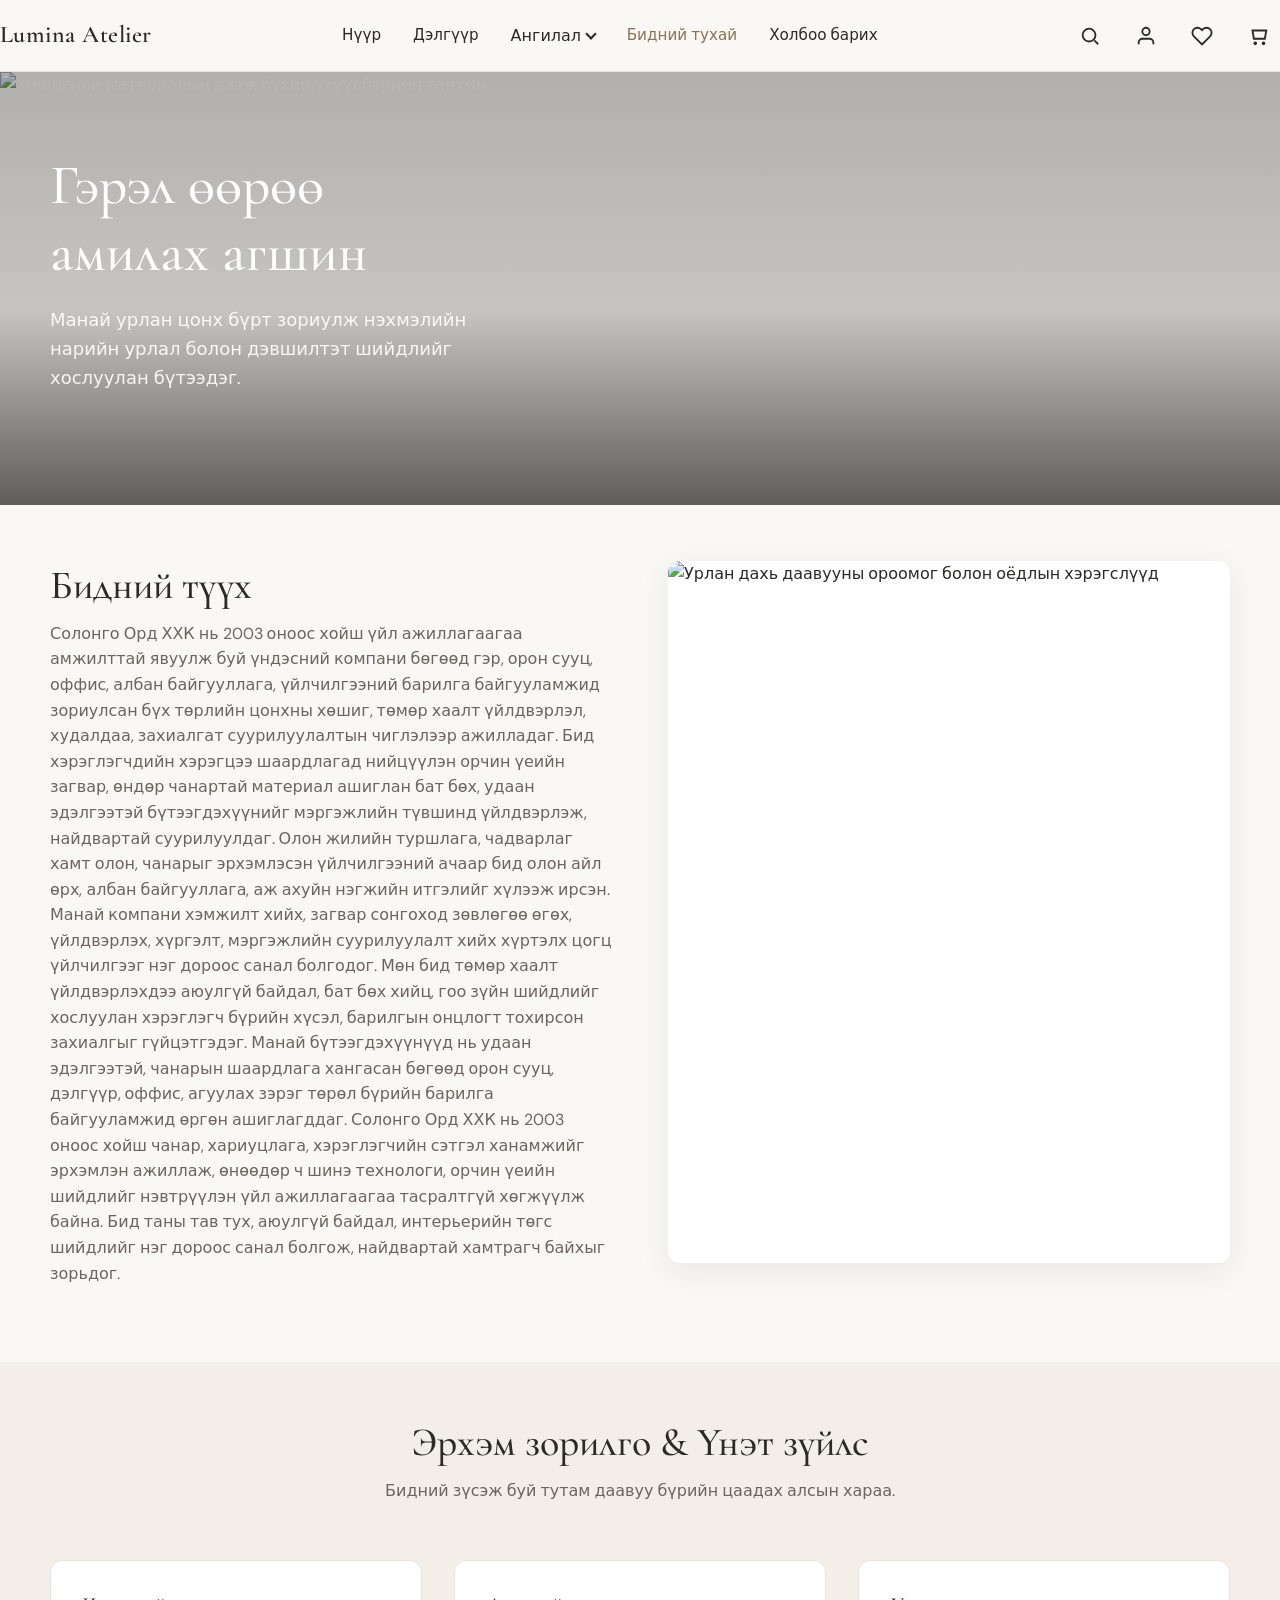
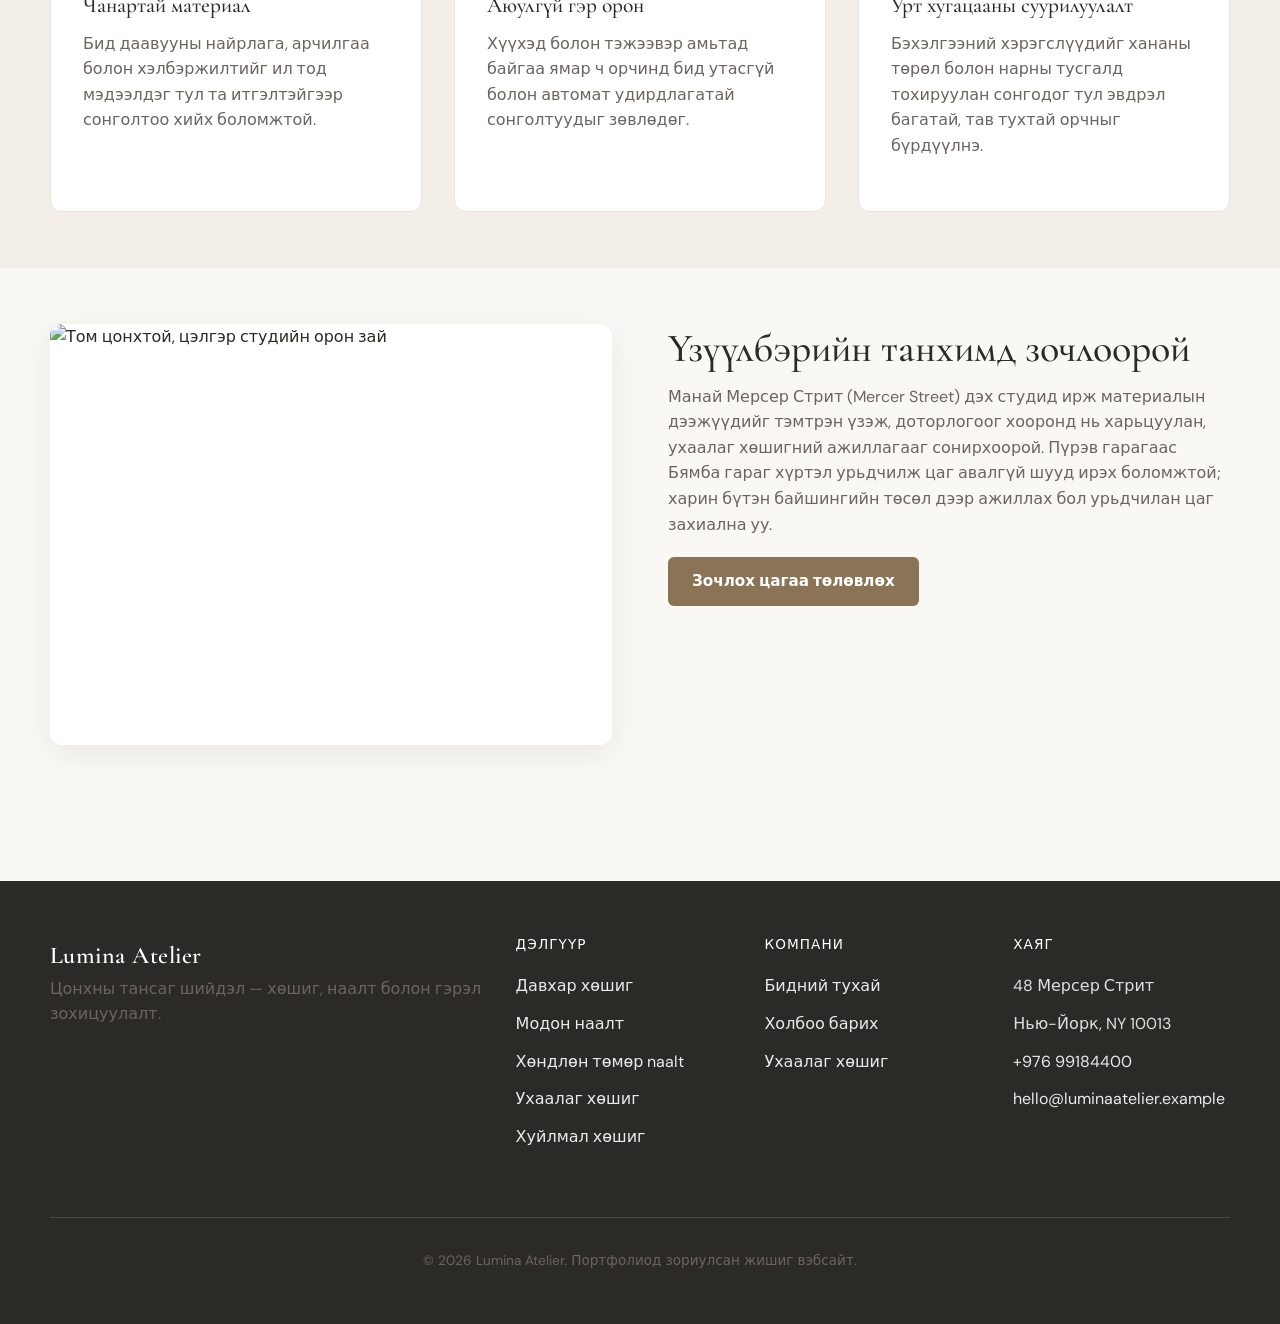
==== about.html @ d4f3944c "Add files via upload" ====
<!DOCTYPE html>
<html lang="mn">
  <head>
    <meta charset="utf-8" />
    <meta name="viewport" content="width=device-width, initial-scale=1" />
    <meta name="description" content="Lumina Atelier-ийн урлал, эрхэм зорилго болон хөшиг, наалтны үзүүлбэрийн танхимын тухай танилцаарай." />
    <title>Бидний тухай | Lumina Atelier</title>
    <link rel="preconnect" href="https://fonts.googleapis.com" />
    <link rel="preconnect" href="https://fonts.gstatic.com" crossorigin />
    <link
      href="https://fonts.googleapis.com/css2?family=Cormorant+Garamond:ital,wght@0,400;0,500;0,600;1,400&family=DM+Sans:ital,opsz,wght@0,9..40,400;0,9..40,500;0,9..40,600;0,9..40,700;1,9..40,400&display=swap"
      rel="stylesheet"
    />
    <link rel="stylesheet" href="css/styles.css" />
  </head>
  <body>
    <a class="skip-link" href="#main">Үндсэн агуулга руу шилжих</a>

    <header class="site-header">
      <div class="container header-inner">
        <a class="logo" href="index.html">Lumina Atelier</a>
        <nav class="nav-desktop" aria-label="Үндсэн цэс">
          <a href="index.html">Нүүр</a>
          <a href="shop.html">Дэлгүүр</a>
          <div class="has-dropdown">
            <button type="button" aria-expanded="false" aria-haspopup="true" aria-controls="cat-menu">
              Ангилал
              <span class="caret" aria-hidden="true"></span>
            </button>
            <div id="cat-menu" class="dropdown-panel" role="menu">
              <a href="shop.html?category=double-curtains" role="menuitem">Давхар хөшиг</a>
              <a href="shop.html?category=wooden-blinds" role="menuitem">Модон наалт</a>
              <a href="shop.html?category=venetian-blinds" role="menuitem">Хөндлөн төмөр наалт</a>
              <a href="shop.html?category=motorized-curtains" role="menuitem">Ухаалаг (цахилгаан) хөшиг</a>
              <a href="shop.html?category=roller-blinds" role="menuitem">Хуйлмал хөшиг</a>
            </div>
          </div>
          <a href="about.html" aria-current="page">Бидний тухай</a>
          <a href="contact.html">Холбоо барих</a>
        </nav>
        <div class="header-actions">
          <span id="user-chip" class="user-chip" hidden></span>
          <button type="button" class="icon-btn" data-open-modal="search" aria-label="Бүтээгдэхүүн хайх">
            <svg viewBox="0 0 24 24" fill="none" stroke="currentColor" stroke-width="2" aria-hidden="true">
              <circle cx="11" cy="11" r="7" />
              <path d="M21 21l-4.3-4.3" />
            </svg>
          </button>
          <button type="button" class="icon-btn" data-open-modal="auth" aria-label="Хэрэглэгчийн бүртгэл">
            <svg viewBox="0 0 24 24" fill="none" stroke="currentColor" stroke-width="2" aria-hidden="true">
              <path d="M20 21v-2a4 4 0 0 0-4-4H8a4 4 0 0 0-4 4v2" />
              <circle cx="12" cy="7" r="4" />
            </svg>
          </button>
          <a class="icon-btn" href="wishlist.html" aria-label="Хүслийн жагсаалт">
            <svg viewBox="0 0 24 24" fill="none" stroke="currentColor" stroke-width="2" aria-hidden="true">
              <path d="M20.84 4.61a5.5 5.5 0 0 0-7.78 0L12 5.67l-1.06-1.06a5.5 5.5 0 0 0-7.78 7.78l1.06 1.06L12 21.23l7.78-7.78 1.06-1.06a5.5 5.5 0 0 0 0-7.78z" />
            </svg>
            <span class="badge-count" data-wishlist-count hidden>0</span>
          </a>
          <a class="icon-btn" href="cart.html" aria-label="Сагс">
            <svg viewBox="0 0 24 24" fill="none" stroke="currentColor" stroke-width="2" aria-hidden="true">
              <path d="M6 6h15l-1.5 9h-12z" />
              <circle cx="9" cy="20" r="1" />
              <circle cx="18" cy="20" r="1" />
            </svg>
            <span class="badge-count" data-cart-count hidden>0</span>
          </a>
          <button type="button" class="icon-btn menu-toggle" aria-expanded="false" aria-controls="mobile-nav" aria-label="Цэс нээх">
            <svg viewBox="0 0 24 24" fill="none" stroke="currentColor" stroke-width="2" aria-hidden="true">
              <path d="M4 6h16M4 12h16M4 18h16" />
            </svg>
          </button>
        </div>
      </div>
    </header>

    <div id="mobile-nav" class="mobile-nav" hidden>
      <nav aria-label="Гар утасны цэс">
        <a href="index.html">Нүүр</a>
        <a href="shop.html">Дэлгүүр</a>
        <button type="button" data-mobile-submenu-toggle aria-expanded="false" aria-controls="mobile-cats">Ангилал</button>
        <div id="mobile-cats" class="mobile-sub">
          <a href="shop.html?category=double-curtains">Давхар хөшиг</a>
          <a href="shop.html?category=wooden-blinds">Модон наалт</a>
          <a href="shop.html?category=venetian-blinds">Хөндлөн төмөр наалт</a>
          <a href="shop.html?category=motorized-curtains">Ухаалаг (цахилгаан) хөшиг</a>
          <a href="shop.html?category=roller-blinds">Хуйлмал хөшиг</a>
        </div>
        <a href="about.html">Бидний тухай</a>
        <a href="contact.html">Холбоо барих</a>
        <a href="wishlist.html">Хүслийн жагсаалт</a>
        <a href="cart.html">Сагс</a>
      </nav>
    </div>

    <main id="main">
      <section class="hero" style="min-height: 420px" aria-label="Бидний тухай">
        <div class="hero__media">
          <img
            src="https://images.unsplash.com/photo-1616486338812-3dadae4b4ace?auto=format&fit=crop&w=1600&q=80"
            alt="Хөшигний материалын дээж бүхий үзүүлбэрийн танхим"
            width="1600"
            height="900"
            fetchpriority="high"
          />
        </div>
        <div class="hero__overlay" aria-hidden="true"></div>
        <div class="container">
          <h1>Гэрэл өөрөө амилах агшин</h1>
          <p class="lead">Манай урлан цонх бүрт зориулж нэхмэлийн нарийн урлал болон дэвшилтэт шийдлийг хослуулан бүтээдэг.</p>
        </div>
      </section>

      <section class="section">
        <div class="container two-col">
          <div>
            <h2>Бидний түүх</h2>
            <p>
              Солонго Орд ХХК нь 2003 оноос хойш үйл ажиллагаагаа амжилттай явуулж буй үндэсний компани бөгөөд гэр, орон сууц, оффис, албан байгууллага, үйлчилгээний барилга байгууламжид зориулсан бүх төрлийн цонхны хөшиг, төмөр хаалт үйлдвэрлэл, худалдаа, захиалгат суурилуулалтын чиглэлээр ажилладаг. Бид хэрэглэгчдийн хэрэгцээ шаардлагад нийцүүлэн орчин үеийн загвар, өндөр чанартай материал ашиглан бат бөх, удаан эдэлгээтэй бүтээгдэхүүнийг мэргэжлийн түвшинд үйлдвэрлэж, найдвартай суурилуулдаг.

Олон жилийн туршлага, чадварлаг хамт олон, чанарыг эрхэмлэсэн үйлчилгээний ачаар бид олон айл өрх, албан байгууллага, аж ахуйн нэгжийн итгэлийг хүлээж ирсэн. Манай компани хэмжилт хийх, загвар сонгоход зөвлөгөө өгөх, үйлдвэрлэх, хүргэлт, мэргэжлийн суурилуулалт хийх хүртэлх цогц үйлчилгээг нэг дороос санал болгодог.

Мөн бид төмөр хаалт үйлдвэрлэхдээ аюулгүй байдал, бат бөх хийц, гоо зүйн шийдлийг хослуулан хэрэглэгч бүрийн хүсэл, барилгын онцлогт тохирсон захиалгыг гүйцэтгэдэг. Манай бүтээгдэхүүнүүд нь удаан эдэлгээтэй, чанарын шаардлага хангасан бөгөөд орон сууц, дэлгүүр, оффис, агуулах зэрэг төрөл бүрийн барилга байгууламжид өргөн ашиглагддаг.

Солонго Орд ХХК нь 2003 оноос хойш чанар, хариуцлага, хэрэглэгчийн сэтгэл ханамжийг эрхэмлэн ажиллаж, өнөөдөр ч шинэ технологи, орчин үеийн шийдлийг нэвтрүүлэн үйл ажиллагаагаа тасралтгүй хөгжүүлж байна. Бид таны тав тух, аюулгүй байдал, интерьерийн төгс шийдлийг нэг дороос санал болгож, найдвартай хамтрагч байхыг зорьдог.
            </p>
            <!-- <p>
              Та зөвхөн нэг уншлагын буланг шинэчилж байгаа эсвэл лофт орон сууцыг бүхэлд нь тохижуулж байгаагаас үл хамааран таны орон зайд цаг хугацааны явцад үнэ цэнээ алдахгүй материал, гэрэл нэвтрүүлэлт болон бэхэлгээг сонгоход бид туслах болно.
            </p> -->
          </div>
          <div class="card" style="border: none; box-shadow: var(--shadow-md)">
            <img
              src="https://images.unsplash.com/photo-1618220179428-22790b461013?auto=format&fit=crop&w=900&q=80"
              alt="Урлан дахь даавууны ороомог болон оёдлын хэрэгслүүд"
              width="900"
              height="1125"
              loading="lazy"
            />
          </div>
        </div>
      </section>

      <section class="section" style="background: var(--color-bg-warm)">
        <div class="container">
          <div class="section-head">
            <h2>Эрхэм зорилго &amp; Үнэт зүйлс</h2>
            <p>Бидний зүсэж буй тутам даавуу бүрийн цаадах алсын хараа.</p>
          </div>
          <div class="grid-3">
            <article class="review-card">
              <h3>Чанартай материал</h3>
              <p>Бид даавууны найрлага, арчилгаа болон хэлбэржилтийг ил тод мэдээлдэг тул та итгэлтэйгээр сонголтоо хийх боломжтой.</p>
            </article>
            <article class="review-card">
              <h3>Аюулгүй гэр орон</h3>
              <p>Хүүхэд болон тэжээвэр амьтад байгаа ямар ч орчинд бид утасгүй болон автомат удирдлагатай сонголтуудыг зөвлөдөг.</p>
            </article>
            <article class="review-card">
              <h3>Урт хугацааны суурилуулалт</h3>
              <p>Бэхэлгээний хэрэгслүүдийг хананы төрөл болон нарны тусгалд тохируулан сонгодог тул эвдрэл багатай, тав тухтай орчныг бүрдүүлнэ.</p>
            </article>
          </div>
        </div>
      </section>

      <section class="section">
        <div class="container two-col">
          <div class="card" style="border: none; box-shadow: var(--shadow-md)">
            <img
              src="https://images.unsplash.com/photo-1497366754035-f200968a6e72?auto=format&fit=crop&w=900&q=80"
              alt="Том цонхтой, цэлгэр студийн орон зай"
              width="900"
              height="675"
              loading="lazy"
            />
          </div>
          <div>
            <h2>Үзүүлбэрийн танхимд зочлоорой</h2>
            <p>
              Манай Мерсер Стрит (Mercer Street) дэх студид ирж материалын дээжүүдийг тэмтрэн үзэж, доторлогоог хооронд нь харьцуулан, ухаалаг хөшигний ажиллагааг сонирхоорой. Пүрэв гарагаас Бямба гараг хүртэл урьдчилж цаг авалгүй шууд ирэх боломжтой; харин бүтэн байшингийн төсөл дээр ажиллах бол урьдчилан цаг захиална уу.
            </p>
            <a class="btn btn--primary" href="contact.html">Зочлох цагаа төлөвлөх</a>
          </div>
        </div>
      </section>
    </main>

    <footer class="site-footer">
      <div class="container footer-grid">
        <div class="footer-brand">
          <a class="logo" href="index.html">Lumina Atelier</a>
          <p>Цонхны тансаг шийдэл — хөшиг, наалт болон гэрэл зохицуулалт.</p>
        </div>
        <div class="footer-col">
          <h4>Дэлгүүр</h4>
          <ul>
            <li><a href="shop.html?category=double-curtains">Давхар хөшиг</a></li>
            <li><a href="shop.html?category=wooden-blinds">Модон наалт</a></li>
            <li><a href="shop.html?category=venetian-blinds">Хөндлөн төмөр naalt</a></li>
            <li><a href="shop.html?category=motorized-curtains">Ухаалаг хөшиг</a></li>
            <li><a href="shop.html?category=roller-blinds">Хуйлмал хөшиг</a></li>
          </ul>
        </div>
        <div class="footer-col">
          <h4>Компани</h4>
          <ul>
            <li><a href="about.html">Бидний тухай</a></li>
            <li><a href="contact.html">Холбоо барих</a></li>
            <li><a href="shop.html?category=motorized-curtains">Ухаалаг хөшиг</a></li>
          </ul>
        </div>
        <div class="footer-col">
          <h4>Хаяг</h4>
          <ul>
            <li>48 Мерсер Стрит</li>
            <li>Нью-Йорк, NY 10013</li>
            <li><a href="tel:+97699184400">+976 99184400</a></li>
            <li><a href="mailto:hello@luminaatelier.example">hello@luminaatelier.example</a></li>
          </ul>
        </div>
      </div>
      <div class="container footer-bottom">
        <p>© <span data-year></span> Lumina Atelier. Портфолиод зориулсан жишиг вэбсайт.</p>
      </div>
    </footer>

    <div class="modal-backdrop" data-modal-backdrop="search" aria-hidden="true"></div>
    <div class="modal search-modal" data-modal="search" role="dialog" aria-modal="true" aria-labelledby="search-title" aria-hidden="true">
      <div class="modal__head">
        <h2 id="search-title">Хайх</h2>
        <button type="button" class="modal-close" data-close-modal="search" aria-label="Хайлтыг хаах">×</button>
      </div>
      <label class="visually-hidden" for="search-input">Бүтээгдэхүүн хайх</label>
      <input id="search-input" type="search" placeholder="Хөшиг, материал хайх…" autocomplete="off" />
      <ul id="search-results" class="search-results"></ul>
    </div>

    <div class="modal-backdrop" data-modal-backdrop="auth" aria-hidden="true"></div>
    <div class="modal" data-modal="auth" role="dialog" aria-modal="true" aria-labelledby="auth-title" aria-hidden="true">
      <div class="modal__head">
        <h2 id="auth-title">Таны бүртгэл</h2>
        <button type="button" class="modal-close" data-close-modal="auth" aria-label="Бүртгэлийн цонхыг хаах">×</button>
      </div>
      <p class="muted" style="margin-top: 0">Демо нэвтрэх хэсэг — зөвхөн энэ төхөөрөмж дээр таны нэрийг хадгална.</p>
      <div class="auth-tabs">
        <button type="button" class="is-selected" data-auth-tab="login">Нэвтрэх</button>
        <button type="button" data-auth-tab="signup">Бүртгүүлэх</button>
      </div>
      <form id="auth-form">
        <input type="hidden" name="mode" value="login" />
        <div class="form-group">
          <label for="auth-email">Имэйл хаяг</label>
          <input id="auth-email" name="email" type="email" required autocomplete="email" />
        </div>
        <div class="form-group">
          <label for="auth-name" id="auth-name-label">Харагдах нэр (заавал биш)</label>
          <input id="auth-name" name="name" type="text" autocomplete="name" />
        </div>
        <button type="submit" class="btn btn--primary" style="width: 100%">Үргэлжлүүлэх</button>
      </form>
      <p class="text-center" style="margin-top: var(--space-md)">
        <button type="button" class="btn btn--ghost" id="auth-logout" style="width: 100%">Гарах</button>
      </p>
    </div>

    <script src="js/products-data.js"></script>
    <script src="js/storage.js"></script>
    <script src="js/main.js"></script>
  </body>
</html>
---- css/styles.css ----
/**
 * Lumina Atelier — Global styles
 * Neutral palette, responsive layout, reduced-motion support
 */

:root {
  --color-bg: #faf8f5;
  --color-bg-warm: #f3efe8;
  --color-surface: #ffffff;
  --color-text: #2c2a26;
  --color-text-muted: #6b6560;
  --color-accent: #8b7355;
  --color-accent-hover: #6f5c44;
  --color-accent-soft: #d4c9b8;
  --color-border: #e8e4dc;
  --color-success: #5a7d5a;
  --shadow-sm: 0 1px 3px rgba(44, 42, 38, 0.06);
  --shadow-md: 0 8px 30px rgba(44, 42, 38, 0.08);
  --shadow-lg: 0 20px 50px rgba(44, 42, 38, 0.12);
  --radius-sm: 6px;
  --radius-md: 12px;
  --radius-lg: 20px;
  --font-display: "Cormorant Garamond", Georgia, serif;
  --font-body: "DM Sans", system-ui, sans-serif;
  --space-xs: 0.35rem;
  --space-sm: 0.75rem;
  --space-md: 1.25rem;
  --space-lg: 2rem;
  --space-xl: 3.5rem;
  --space-2xl: 5rem;
  --header-h: 72px;
  --transition: 0.25s cubic-bezier(0.4, 0, 0.2, 1);
}

@media (prefers-reduced-motion: reduce) {
  *,
  *::before,
  *::after {
    animation-duration: 0.01ms !important;
    animation-iteration-count: 1 !important;
    transition-duration: 0.01ms !important;
  }
}

*,
*::before,
*::after {
  box-sizing: border-box;
}

html {
  scroll-behavior: smooth;
}

body {
  margin: 0;
  font-family: var(--font-body);
  font-size: 1rem;
  line-height: 1.6;
  color: var(--color-text);
  background: var(--color-bg);
  min-height: 100vh;
}

img {
  max-width: 100%;
  height: auto;
  display: block;
}

a {
  color: var(--color-accent);
  text-decoration-thickness: 1px;
  text-underline-offset: 0.15em;
  transition: color var(--transition);
}

a:hover {
  color: var(--color-accent-hover);
}

:focus-visible {
  outline: 2px solid var(--color-accent);
  outline-offset: 3px;
}

.skip-link {
  position: absolute;
  left: -9999px;
  top: 0;
  z-index: 9999;
  padding: var(--space-sm) var(--space-md);
  background: var(--color-surface);
  color: var(--color-text);
  font-weight: 600;
  border-radius: var(--radius-sm);
  box-shadow: var(--shadow-md);
}

.skip-link:focus {
  left: var(--space-md);
  top: var(--space-md);
}

/* Typography */
h1,
h2,
h3,
h4 {
  font-family: var(--font-display);
  font-weight: 500;
  line-height: 1.2;
  margin: 0 0 var(--space-sm);
  color: var(--color-text);
}

h1 {
  font-size: clamp(2.25rem, 5vw, 3.5rem);
}

h2 {
  font-size: clamp(1.75rem, 3.5vw, 2.5rem);
}

h3 {
  font-size: 1.35rem;
}

p {
  margin: 0 0 var(--space-md);
  color: var(--color-text-muted);
}

.lead {
  font-size: 1.125rem;
  max-width: 42ch;
}

.muted {
  color: var(--color-text-muted);
  font-size: 0.9rem;
}

/* Layout */
.container {
  width: min(1180px, 100% - 2rem);
  margin-inline: auto;
}

.section {
  padding-block: var(--space-xl);
}

.section--tight {
  padding-block: var(--space-lg);
}

/* Header */
.site-header {
  position: sticky;
  top: 0;
  z-index: 100;
  background: rgba(250, 248, 245, 0.92);
  backdrop-filter: blur(10px);
  border-bottom: 1px solid var(--color-border);
  height: var(--header-h);
  display: flex;
  align-items: center;
}

.header-inner {
  display: flex;
  align-items: center;
  justify-content: space-between;
  gap: var(--space-md);
  width: 100%;
}

.logo {
  font-family: var(--font-display);
  font-size: 1.5rem;
  font-weight: 600;
  color: var(--color-text);
  text-decoration: none;
  letter-spacing: 0.02em;
}

.logo:hover {
  color: var(--color-accent);
}

.nav-desktop {
  display: flex;
  align-items: center;
  gap: var(--space-lg);
}

.nav-desktop a {
  color: var(--color-text);
  text-decoration: none;
  font-size: 0.95rem;
  font-weight: 500;
}

.nav-desktop a:hover,
.nav-desktop a[aria-current="page"] {
  color: var(--color-accent);
}

/* Dropdown */
.has-dropdown {
  position: relative;
}

.has-dropdown > button {
  display: flex;
  align-items: center;
  gap: 0.35rem;
  background: none;
  border: none;
  font: inherit;
  font-weight: 500;
  color: var(--color-text);
  cursor: pointer;
  padding: var(--space-xs) 0;
}

.has-dropdown > button .caret {
  width: 0.5rem;
  height: 0.5rem;
  border-right: 2px solid currentColor;
  border-bottom: 2px solid currentColor;
  transform: rotate(45deg);
  margin-top: -0.2rem;
  transition: transform var(--transition);
}

.has-dropdown.is-open > button .caret {
  transform: rotate(-135deg);
  margin-top: 0.1rem;
}

.dropdown-panel {
  position: absolute;
  top: calc(100% + 0.5rem);
  left: 0;
  min-width: 220px;
  background: var(--color-surface);
  border: 1px solid var(--color-border);
  border-radius: var(--radius-md);
  box-shadow: var(--shadow-md);
  padding: var(--space-sm);
  opacity: 0;
  visibility: hidden;
  transform: translateY(-6px);
  transition: opacity var(--transition), transform var(--transition), visibility var(--transition);
}

.has-dropdown.is-open .dropdown-panel {
  opacity: 1;
  visibility: visible;
  transform: translateY(0);
}

.dropdown-panel a {
  display: block;
  padding: var(--space-sm) var(--space-md);
  color: var(--color-text);
  text-decoration: none;
  border-radius: var(--radius-sm);
}

.dropdown-panel a:hover {
  background: var(--color-bg-warm);
  color: var(--color-accent);
}

.header-actions {
  display: flex;
  align-items: center;
  gap: var(--space-sm);
}

.icon-btn {
  position: relative;
  display: inline-flex;
  align-items: center;
  justify-content: center;
  width: 44px;
  height: 44px;
  border: none;
  background: transparent;
  color: var(--color-text);
  border-radius: var(--radius-sm);
  cursor: pointer;
  transition: background var(--transition), color var(--transition);
}

.icon-btn:hover {
  background: var(--color-bg-warm);
  color: var(--color-accent);
}

.icon-btn svg {
  width: 22px;
  height: 22px;
}

.badge-count {
  position: absolute;
  top: 6px;
  right: 4px;
  min-width: 18px;
  height: 18px;
  padding: 0 5px;
  font-size: 0.65rem;
  font-weight: 700;
  line-height: 18px;
  text-align: center;
  background: var(--color-accent);
  color: #fff;
  border-radius: 999px;
}

.menu-toggle {
  display: none;
}

/* Mobile nav */
@media (max-width: 960px) {
  .nav-desktop {
    display: none;
  }

  .menu-toggle {
    display: inline-flex;
  }

  .mobile-nav {
    position: fixed;
    inset: var(--header-h) 0 0 0;
    background: var(--color-bg);
    padding: var(--space-lg);
    overflow-y: auto;
    transform: translateX(100%);
    transition: transform var(--transition);
    z-index: 99;
  }

  .mobile-nav.is-open {
    transform: translateX(0);
  }

  .mobile-nav a,
  .mobile-nav button {
    display: block;
    width: 100%;
    text-align: left;
    padding: var(--space-md);
    border: none;
    background: none;
    font: inherit;
    color: var(--color-text);
    border-bottom: 1px solid var(--color-border);
    cursor: pointer;
  }

  .mobile-sub {
    padding-left: var(--space-md);
    display: none;
  }

  .mobile-sub.is-open {
    display: block;
  }

  .mobile-sub a {
    font-size: 0.95rem;
    color: var(--color-text-muted);
  }
}

@media (min-width: 961px) {
  .mobile-nav {
    display: none !important;
  }
}

/* Buttons */
.btn {
  display: inline-flex;
  align-items: center;
  justify-content: center;
  gap: 0.5rem;
  padding: 0.75rem 1.5rem;
  font-family: var(--font-body);
  font-size: 0.95rem;
  font-weight: 600;
  border-radius: var(--radius-sm);
  border: none;
  cursor: pointer;
  text-decoration: none;
  transition: background var(--transition), color var(--transition), transform var(--transition), box-shadow var(--transition);
}

.btn:active {
  transform: scale(0.98);
}

.btn--primary {
  background: var(--color-accent);
  color: #fff;
}

.btn--primary:hover {
  background: var(--color-accent-hover);
  color: #fff;
}

.btn--ghost {
  background: transparent;
  color: var(--color-text);
  border: 1px solid var(--color-border);
}

.btn--ghost:hover {
  border-color: var(--color-accent);
  color: var(--color-accent);
}

.btn--large {
  padding: 0.9rem 2rem;
  font-size: 1rem;
}

/* Hero */
.hero {
  position: relative;
  min-height: min(85vh, 720px);
  display: grid;
  align-items: end;
  padding-block: var(--space-2xl);
  color: #fff;
  overflow: hidden;
}

.hero__media {
  position: absolute;
  inset: 0;
  z-index: 0;
}

.hero__media img {
  width: 100%;
  height: 100%;
  object-fit: cover;
}

.hero__overlay {
  position: absolute;
  inset: 0;
  background: linear-gradient(
    to top,
    rgba(44, 42, 38, 0.75) 0%,
    rgba(44, 42, 38, 0.25) 45%,
    rgba(44, 42, 38, 0.35) 100%
  );
  z-index: 1;
}

.hero .container {
  position: relative;
  z-index: 2;
}

.hero h1 {
  color: #fff;
  max-width: 14ch;
  margin-bottom: var(--space-md);
  animation: fadeUp 0.8s ease both;
}

.hero .lead {
  color: rgba(255, 255, 255, 0.9);
  max-width: 36ch;
  margin-bottom: var(--space-lg);
  animation: fadeUp 0.8s 0.1s ease both;
}

.hero-actions {
  display: flex;
  flex-wrap: wrap;
  gap: var(--space-sm);
  animation: fadeUp 0.8s 0.2s ease both;
}

@keyframes fadeUp {
  from {
    opacity: 0;
    transform: translateY(16px);
  }
  to {
    opacity: 1;
    transform: translateY(0);
  }
}

/* Cards & grids */
.grid-3 {
  display: grid;
  gap: var(--space-lg);
  grid-template-columns: repeat(3, 1fr);
}

.grid-4 {
  display: grid;
  gap: var(--space-md);
  grid-template-columns: repeat(4, 1fr);
}

@media (max-width: 960px) {
  .grid-3,
  .grid-4 {
    grid-template-columns: repeat(2, 1fr);
  }
}

@media (max-width: 520px) {
  .grid-3,
  .grid-4 {
    grid-template-columns: 1fr;
  }
}

.card {
  background: var(--color-surface);
  border-radius: var(--radius-md);
  overflow: hidden;
  border: 1px solid var(--color-border);
  box-shadow: var(--shadow-sm);
  transition: box-shadow var(--transition), transform var(--transition);
}

.card:hover {
  box-shadow: var(--shadow-md);
  transform: translateY(-4px);
}

.card__image {
  position: relative;
  aspect-ratio: 4/5;
  overflow: hidden;
  background: var(--color-bg-warm);
}

.card__image img {
  width: 100%;
  height: 100%;
  object-fit: cover;
  transition: transform 0.5s ease;
}

.card:hover .card__image img {
  transform: scale(1.04);
}

.card__body {
  padding: var(--space-md);
}

.card__title {
  font-family: var(--font-display);
  font-size: 1.25rem;
  margin-bottom: var(--space-xs);
}

.card__title a {
  color: inherit;
  text-decoration: none;
}

.card__title a:hover {
  color: var(--color-accent);
}

.price-row {
  display: flex;
  align-items: baseline;
  gap: var(--space-sm);
  flex-wrap: wrap;
}

.price {
  font-weight: 700;
  color: var(--color-text);
  font-size: 1.1rem;
}

.price--sale {
  color: var(--color-success);
}

.price--was {
  text-decoration: line-through;
  font-size: 0.9rem;
  color: var(--color-text-muted);
  font-weight: 500;
}

.stars {
  color: #c4a574;
  font-size: 0.9rem;
  letter-spacing: 0.05em;
}

/* Category tiles */
.cat-tile {
  position: relative;
  border-radius: var(--radius-lg);
  overflow: hidden;
  min-height: 220px;
  display: flex;
  align-items: flex-end;
  padding: var(--space-lg);
  color: #fff;
  text-decoration: none;
  isolation: isolate;
  transition: transform var(--transition);
}

.cat-tile:hover {
  transform: scale(1.02);
  color: #fff;
}

.cat-tile img {
  position: absolute;
  inset: 0;
  width: 100%;
  height: 100%;
  object-fit: cover;
  z-index: -2;
}

.cat-tile::after {
  content: "";
  position: absolute;
  inset: 0;
  background: linear-gradient(to top, rgba(44, 42, 38, 0.75), transparent 60%);
  z-index: -1;
}

.cat-tile h3 {
  color: #fff;
  margin: 0;
  font-size: 1.5rem;
}

/* Reviews strip */
.review-card {
  background: var(--color-surface);
  padding: var(--space-lg);
  border-radius: var(--radius-md);
  border: 1px solid var(--color-border);
}

.review-card cite {
  font-style: normal;
  font-weight: 600;
  color: var(--color-text);
}

/* Shop layout */
.shop-layout {
  display: grid;
  grid-template-columns: 260px 1fr;
  gap: var(--space-xl);
  align-items: start;
}

@media (max-width: 900px) {
  .shop-layout {
    grid-template-columns: 1fr;
  }

  /* Sticky filters overlap product cards while scrolling on mobile */
  .filters {
    position: static;
    top: auto;
    z-index: auto;
    display: none;
    margin-bottom: 0;
  }

  .filters.is-open {
    display: block;
    margin-bottom: var(--space-lg);
  }

  .filters-toggle {
    display: inline-flex;
  }

  #shop-grid.grid-3 {
    grid-template-columns: 1fr;
  }
}

@media (min-width: 901px) {
  .filters-toggle {
    display: none;
  }
}

.filters {
  background: var(--color-surface);
  padding: var(--space-lg);
  border-radius: var(--radius-md);
  border: 1px solid var(--color-border);
  position: sticky;
  top: calc(var(--header-h) + var(--space-md));
  z-index: 2;
}

.filters h3 {
  margin-bottom: var(--space-md);
}

.filter-group {
  margin-bottom: var(--space-md);
}

.filter-group label {
  display: block;
  font-size: 0.8rem;
  font-weight: 600;
  text-transform: uppercase;
  letter-spacing: 0.06em;
  color: var(--color-text-muted);
  margin-bottom: var(--space-xs);
}

.filter-group select,
.filter-group input[type="number"] {
  width: 100%;
  padding: 0.6rem 0.75rem;
  border: 1px solid var(--color-border);
  border-radius: var(--radius-sm);
  font: inherit;
  background: var(--color-bg);
}

.price-range {
  display: grid;
  grid-template-columns: 1fr 1fr;
  gap: var(--space-sm);
}

.chip-list {
  display: flex;
  flex-wrap: wrap;
  gap: var(--space-xs);
}

.chip {
  padding: 0.35rem 0.75rem;
  border-radius: 999px;
  border: 1px solid var(--color-border);
  background: var(--color-bg);
  font-size: 0.85rem;
  cursor: pointer;
  transition: background var(--transition), border-color var(--transition);
}

.chip:hover,
.chip.is-selected {
  border-color: var(--color-accent);
  background: var(--color-bg-warm);
  color: var(--color-accent-hover);
}

.shop-toolbar {
  display: flex;
  flex-wrap: wrap;
  justify-content: space-between;
  align-items: center;
  gap: var(--space-md);
  margin-bottom: var(--space-lg);
}

.shop-toolbar select {
  padding: 0.5rem 0.75rem;
  border-radius: var(--radius-sm);
  border: 1px solid var(--color-border);
  font: inherit;
}

.filters-toggle {
  display: none;
  align-items: center;
  gap: 0.35rem;
}

/* Product detail */
.pd-grid {
  display: grid;
  grid-template-columns: 1fr 1fr;
  gap: var(--space-xl);
}

@media (max-width: 900px) {
  .pd-grid {
    grid-template-columns: 1fr;
  }
}

.pd-gallery {
  display: grid;
  gap: var(--space-sm);
}

.pd-gallery__main {
  border-radius: var(--radius-md);
  overflow: hidden;
  background: var(--color-bg-warm);
  aspect-ratio: 4/5;
}

.pd-gallery__main img {
  width: 100%;
  height: 100%;
  object-fit: cover;
}

.pd-thumbs {
  display: grid;
  grid-template-columns: repeat(4, 1fr);
  gap: var(--space-sm);
}

.pd-thumbs button {
  padding: 0;
  border: 2px solid transparent;
  border-radius: var(--radius-sm);
  overflow: hidden;
  cursor: pointer;
  background: none;
  aspect-ratio: 1;
}

.pd-thumbs button.is-active {
  border-color: var(--color-accent);
}

.pd-thumbs img {
  width: 100%;
  height: 100%;
  object-fit: cover;
}

.option-row {
  display: flex;
  flex-wrap: wrap;
  gap: var(--space-xs);
  margin-bottom: var(--space-md);
}

.option-btn {
  padding: 0.5rem 1rem;
  border: 1px solid var(--color-border);
  border-radius: var(--radius-sm);
  background: var(--color-surface);
  font: inherit;
  cursor: pointer;
  transition: border-color var(--transition), background var(--transition);
}

.option-btn.is-selected {
  border-color: var(--color-accent);
  background: var(--color-bg-warm);
}

/* Forms */
.form-group {
  margin-bottom: var(--space-md);
}

.form-group label {
  display: block;
  font-weight: 600;
  margin-bottom: var(--space-xs);
  font-size: 0.9rem;
}

.form-group input,
.form-group textarea,
.form-group select {
  width: 100%;
  padding: 0.75rem 1rem;
  border: 1px solid var(--color-border);
  border-radius: var(--radius-sm);
  font: inherit;
  background: var(--color-surface);
}

.form-group textarea {
  min-height: 140px;
  resize: vertical;
}

.form-hint {
  font-size: 0.8rem;
  color: var(--color-text-muted);
  margin-top: var(--space-xs);
}

/* Cart */
.cart-layout {
  display: grid;
  grid-template-columns: 1fr 360px;
  gap: var(--space-xl);
  align-items: start;
}

@media (max-width: 900px) {
  .cart-layout {
    grid-template-columns: 1fr;
  }
}

.cart-line {
  display: grid;
  grid-template-columns: 100px 1fr auto;
  gap: var(--space-md);
  padding: var(--space-md);
  background: var(--color-surface);
  border: 1px solid var(--color-border);
  border-radius: var(--radius-md);
  margin-bottom: var(--space-md);
  align-items: center;
}

.cart-line__img {
  border-radius: var(--radius-sm);
  overflow: hidden;
  aspect-ratio: 1;
  background: var(--color-bg-warm);
}

.cart-line__img img {
  width: 100%;
  height: 100%;
  object-fit: cover;
}

.qty-control {
  display: inline-flex;
  align-items: center;
  border: 1px solid var(--color-border);
  border-radius: var(--radius-sm);
  overflow: hidden;
}

.qty-control button {
  width: 36px;
  height: 36px;
  border: none;
  background: var(--color-bg);
  cursor: pointer;
  font-size: 1.1rem;
}

.qty-control input {
  width: 48px;
  border: none;
  text-align: center;
  font: inherit;
}

.summary-card {
  background: var(--color-surface);
  padding: var(--space-lg);
  border-radius: var(--radius-md);
  border: 1px solid var(--color-border);
  box-shadow: var(--shadow-sm);
}

.summary-row {
  display: flex;
  justify-content: space-between;
  margin-bottom: var(--space-sm);
}

.summary-row--total {
  font-size: 1.25rem;
  font-weight: 700;
  padding-top: var(--space-md);
  margin-top: var(--space-md);
  border-top: 1px solid var(--color-border);
}

/* Footer */
.site-footer {
  background: var(--color-text);
  color: rgba(255, 255, 255, 0.85);
  padding: var(--space-xl) 0 var(--space-lg);
  margin-top: var(--space-2xl);
}

.site-footer a {
  color: rgba(255, 255, 255, 0.9);
}

.site-footer a:hover {
  color: #fff;
}

.footer-grid {
  display: grid;
  grid-template-columns: 2fr 1fr 1fr 1fr;
  gap: var(--space-lg);
}

@media (max-width: 800px) {
  .footer-grid {
    grid-template-columns: 1fr 1fr;
  }
}

.footer-brand .logo {
  color: #fff;
  margin-bottom: var(--space-sm);
}

.footer-col h4 {
  color: #fff;
  font-family: var(--font-body);
  font-size: 0.85rem;
  text-transform: uppercase;
  letter-spacing: 0.08em;
  margin-bottom: var(--space-md);
}

.footer-col ul {
  list-style: none;
  padding: 0;
  margin: 0;
}

.footer-col li {
  margin-bottom: var(--space-sm);
}

.footer-col a {
  text-decoration: none;
}

.footer-bottom {
  margin-top: var(--space-xl);
  padding-top: var(--space-lg);
  border-top: 1px solid rgba(255, 255, 255, 0.15);
  font-size: 0.85rem;
  text-align: center;
}

/* Modals */
.modal-backdrop {
  position: fixed;
  inset: 0;
  background: rgba(44, 42, 38, 0.45);
  z-index: 200;
  opacity: 0;
  visibility: hidden;
  transition: opacity var(--transition), visibility var(--transition);
}

.modal-backdrop.is-open {
  opacity: 1;
  visibility: visible;
}

.modal {
  position: fixed;
  left: 50%;
  top: 50%;
  transform: translate(-50%, -50%) scale(0.96);
  z-index: 201;
  width: min(480px, 100% - 2rem);
  max-height: 90vh;
  overflow-y: auto;
  background: var(--color-surface);
  border-radius: var(--radius-lg);
  padding: var(--space-lg);
  box-shadow: var(--shadow-lg);
  opacity: 0;
  visibility: hidden;
  transition: opacity var(--transition), transform var(--transition), visibility var(--transition);
}

.modal.is-open {
  opacity: 1;
  visibility: visible;
  transform: translate(-50%, -50%) scale(1);
}

.modal__head {
  display: flex;
  justify-content: space-between;
  align-items: center;
  margin-bottom: var(--space-md);
}

.modal__head h2 {
  margin: 0;
}

.modal-close {
  width: 40px;
  height: 40px;
  border: none;
  background: var(--color-bg);
  border-radius: var(--radius-sm);
  cursor: pointer;
  font-size: 1.25rem;
  line-height: 1;
}

.search-modal input {
  width: 100%;
  padding: 0.85rem 1rem;
  font-size: 1rem;
  border: 1px solid var(--color-border);
  border-radius: var(--radius-sm);
  margin-bottom: var(--space-md);
}

.search-results {
  list-style: none;
  padding: 0;
  margin: 0;
  max-height: 320px;
  overflow-y: auto;
}

.search-results a {
  display: flex;
  gap: var(--space-sm);
  padding: var(--space-sm);
  border-radius: var(--radius-sm);
  text-decoration: none;
  color: inherit;
  align-items: center;
}

.search-results a:hover {
  background: var(--color-bg-warm);
}

.search-results img {
  width: 48px;
  height: 48px;
  object-fit: cover;
  border-radius: var(--radius-sm);
}

/* Utilities */
.text-center {
  text-align: center;
}

.section-head {
  text-align: center;
  max-width: 560px;
  margin-inline: auto;
  margin-bottom: var(--space-xl);
}

.section-head p {
  margin-bottom: 0;
}

.tag {
  display: inline-block;
  font-size: 0.7rem;
  font-weight: 700;
  text-transform: uppercase;
  letter-spacing: 0.08em;
  padding: 0.25rem 0.5rem;
  border-radius: var(--radius-sm);
  background: var(--color-bg-warm);
  color: var(--color-accent-hover);
  margin-bottom: var(--space-sm);
}

.empty-state {
  text-align: center;
  padding: var(--space-2xl);
  background: var(--color-surface);
  border-radius: var(--radius-md);
  border: 1px dashed var(--color-border);
}

.map-embed {
  border-radius: var(--radius-md);
  overflow: hidden;
  border: 1px solid var(--color-border);
  min-height: 280px;
}

.map-embed iframe {
  width: 100%;
  height: 280px;
  border: 0;
}

.auth-tabs {
  display: flex;
  gap: var(--space-xs);
  margin-bottom: var(--space-md);
}

.auth-tabs button {
  flex: 1;
  padding: 0.5rem 0.75rem;
  border: 1px solid var(--color-border);
  border-radius: var(--radius-sm);
  background: var(--color-bg);
  font: inherit;
  cursor: pointer;
  transition: background var(--transition), border-color var(--transition);
}

.auth-tabs button.is-selected {
  border-color: var(--color-accent);
  background: var(--color-bg-warm);
  color: var(--color-accent-hover);
  font-weight: 600;
}

.user-chip {
  font-size: 0.8rem;
  color: var(--color-text-muted);
  max-width: 120px;
  overflow: hidden;
  text-overflow: ellipsis;
  white-space: nowrap;
}

.two-col {
  display: grid;
  grid-template-columns: 1fr 1fr;
  gap: var(--space-xl);
  align-items: start;
}

@media (max-width: 800px) {
  .two-col {
    grid-template-columns: 1fr;
  }
}

/* Screen-reader only helper (replaces per-page duplicates) */
.visually-hidden {
  position: absolute;
  width: 1px;
  height: 1px;
  padding: 0;
  margin: -1px;
  overflow: hidden;
  clip: rect(0, 0, 0, 0);
  white-space: nowrap;
  border: 0;
}
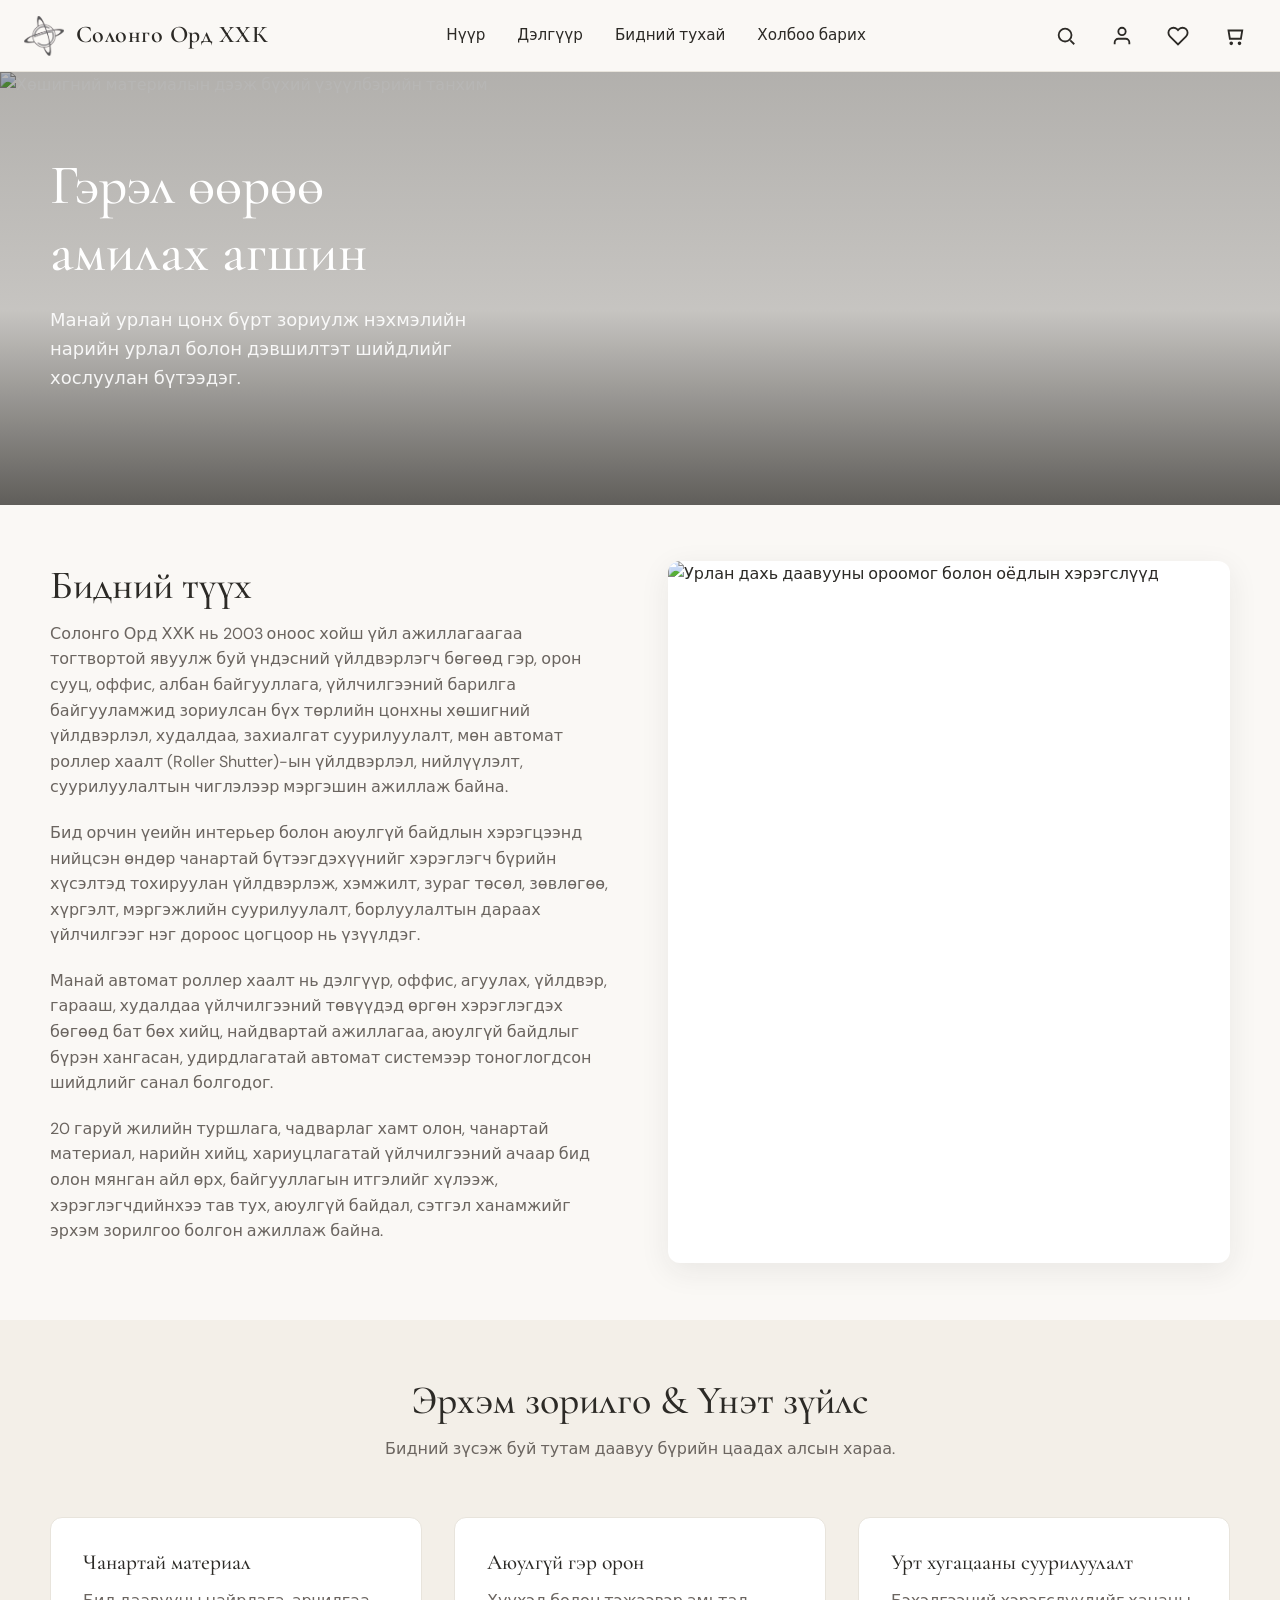
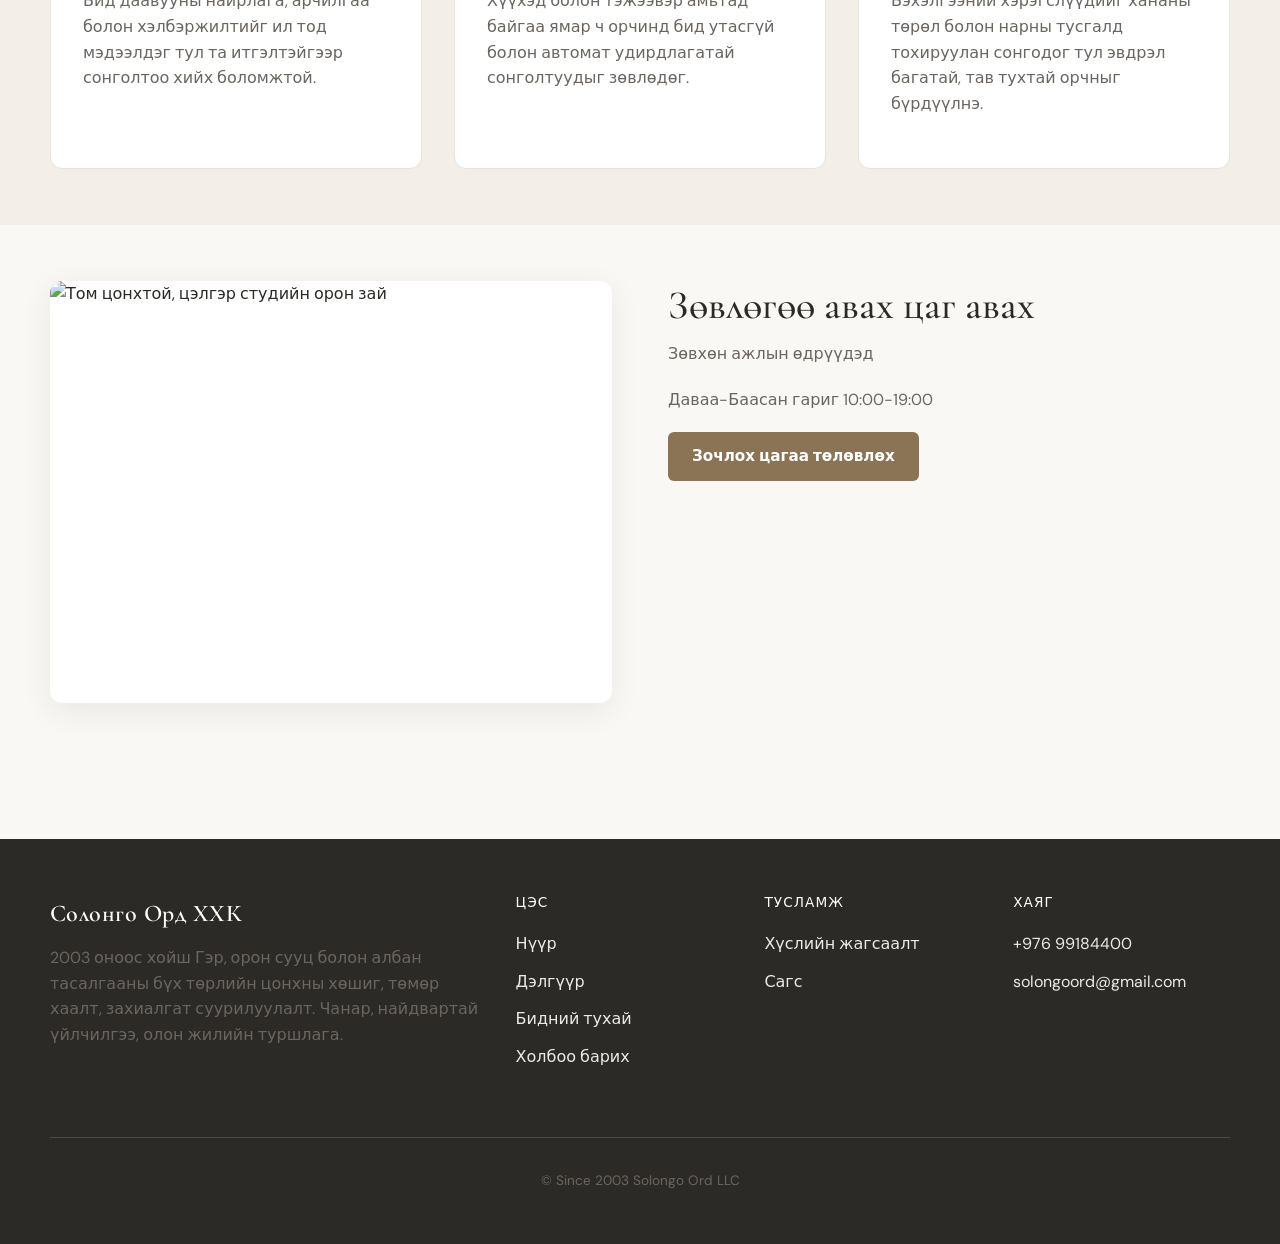
==== commit 8efee84e: "Update about.html" ====
--- a/about.html
+++ b/about.html
@@ -18,24 +18,14 @@
 
     <header class="site-header">
       <div class="container header-inner">
-        <a class="logo" href="index.html">Lumina Atelier</a>
+        <a class="logo" href="index.html">
+          <img src="website/logo.png" alt="Солонго Орд ХХК Logo" class="logo-img" />
+          <span class="logo-text">Солонго Орд ХХК</span>
+        </a>
         <nav class="nav-desktop" aria-label="Үндсэн цэс">
           <a href="index.html">Нүүр</a>
           <a href="shop.html">Дэлгүүр</a>
-          <div class="has-dropdown">
-            <button type="button" aria-expanded="false" aria-haspopup="true" aria-controls="cat-menu">
-              Ангилал
-              <span class="caret" aria-hidden="true"></span>
-            </button>
-            <div id="cat-menu" class="dropdown-panel" role="menu">
-              <a href="shop.html?category=double-curtains" role="menuitem">Давхар хөшиг</a>
-              <a href="shop.html?category=wooden-blinds" role="menuitem">Модон наалт</a>
-              <a href="shop.html?category=venetian-blinds" role="menuitem">Хөндлөн төмөр наалт</a>
-              <a href="shop.html?category=motorized-curtains" role="menuitem">Ухаалаг (цахилгаан) хөшиг</a>
-              <a href="shop.html?category=roller-blinds" role="menuitem">Хуйлмал хөшиг</a>
-            </div>
-          </div>
-          <a href="about.html" aria-current="page">Бидний тухай</a>
+          <a href="about.html">Бидний тухай</a>
           <a href="contact.html">Холбоо барих</a>
         </nav>
         <div class="header-actions">
@@ -79,21 +69,12 @@
       <nav aria-label="Гар утасны цэс">
         <a href="index.html">Нүүр</a>
         <a href="shop.html">Дэлгүүр</a>
-        <button type="button" data-mobile-submenu-toggle aria-expanded="false" aria-controls="mobile-cats">Ангилал</button>
-        <div id="mobile-cats" class="mobile-sub">
-          <a href="shop.html?category=double-curtains">Давхар хөшиг</a>
-          <a href="shop.html?category=wooden-blinds">Модон наалт</a>
-          <a href="shop.html?category=venetian-blinds">Хөндлөн төмөр наалт</a>
-          <a href="shop.html?category=motorized-curtains">Ухаалаг (цахилгаан) хөшиг</a>
-          <a href="shop.html?category=roller-blinds">Хуйлмал хөшиг</a>
-        </div>
         <a href="about.html">Бидний тухай</a>
         <a href="contact.html">Холбоо барих</a>
         <a href="wishlist.html">Хүслийн жагсаалт</a>
         <a href="cart.html">Сагс</a>
       </nav>
     </div>
-
     <main id="main">
       <section class="hero" style="min-height: 420px" aria-label="Бидний тухай">
         <div class="hero__media">
@@ -117,17 +98,14 @@
           <div>
             <h2>Бидний түүх</h2>
             <p>
-              Солонго Орд ХХК нь 2003 оноос хойш үйл ажиллагаагаа амжилттай явуулж буй үндэсний компани бөгөөд гэр, орон сууц, оффис, албан байгууллага, үйлчилгээний барилга байгууламжид зориулсан бүх төрлийн цонхны хөшиг, төмөр хаалт үйлдвэрлэл, худалдаа, захиалгат суурилуулалтын чиглэлээр ажилладаг. Бид хэрэглэгчдийн хэрэгцээ шаардлагад нийцүүлэн орчин үеийн загвар, өндөр чанартай материал ашиглан бат бөх, удаан эдэлгээтэй бүтээгдэхүүнийг мэргэжлийн түвшинд үйлдвэрлэж, найдвартай суурилуулдаг.
-
-Олон жилийн туршлага, чадварлаг хамт олон, чанарыг эрхэмлэсэн үйлчилгээний ачаар бид олон айл өрх, албан байгууллага, аж ахуйн нэгжийн итгэлийг хүлээж ирсэн. Манай компани хэмжилт хийх, загвар сонгоход зөвлөгөө өгөх, үйлдвэрлэх, хүргэлт, мэргэжлийн суурилуулалт хийх хүртэлх цогц үйлчилгээг нэг дороос санал болгодог.
-
-Мөн бид төмөр хаалт үйлдвэрлэхдээ аюулгүй байдал, бат бөх хийц, гоо зүйн шийдлийг хослуулан хэрэглэгч бүрийн хүсэл, барилгын онцлогт тохирсон захиалгыг гүйцэтгэдэг. Манай бүтээгдэхүүнүүд нь удаан эдэлгээтэй, чанарын шаардлага хангасан бөгөөд орон сууц, дэлгүүр, оффис, агуулах зэрэг төрөл бүрийн барилга байгууламжид өргөн ашиглагддаг.
-
-Солонго Орд ХХК нь 2003 оноос хойш чанар, хариуцлага, хэрэглэгчийн сэтгэл ханамжийг эрхэмлэн ажиллаж, өнөөдөр ч шинэ технологи, орчин үеийн шийдлийг нэвтрүүлэн үйл ажиллагаагаа тасралтгүй хөгжүүлж байна. Бид таны тав тух, аюулгүй байдал, интерьерийн төгс шийдлийг нэг дороос санал болгож, найдвартай хамтрагч байхыг зорьдог.
+              Солонго Орд ХХК нь 2003 оноос хойш үйл ажиллагаагаа тогтвортой явуулж буй үндэсний үйлдвэрлэгч бөгөөд гэр, орон сууц, оффис, албан байгууллага, үйлчилгээний барилга байгууламжид зориулсан бүх төрлийн цонхны хөшигний үйлдвэрлэл, худалдаа, захиалгат суурилуулалт, мөн автомат роллер хаалт (Roller Shutter)-ын үйлдвэрлэл, нийлүүлэлт, суурилуулалтын чиглэлээр мэргэшин ажиллаж байна.
+
             </p>
-            <!-- <p>
-              Та зөвхөн нэг уншлагын буланг шинэчилж байгаа эсвэл лофт орон сууцыг бүхэлд нь тохижуулж байгаагаас үл хамааран таны орон зайд цаг хугацааны явцад үнэ цэнээ алдахгүй материал, гэрэл нэвтрүүлэлт болон бэхэлгээг сонгоход бид туслах болно.
-            </p> -->
+
+            <p>Бид орчин үеийн интерьер болон аюулгүй байдлын хэрэгцээнд нийцсэн өндөр чанартай бүтээгдэхүүнийг хэрэглэгч бүрийн хүсэлтэд тохируулан үйлдвэрлэж, хэмжилт, зураг төсөл, зөвлөгөө, хүргэлт, мэргэжлийн суурилуулалт, борлуулалтын дараах үйлчилгээг нэг дороос цогцоор нь үзүүлдэг.</p>
+            <p>Манай автомат роллер хаалт нь дэлгүүр, оффис, агуулах, үйлдвэр, гарааш, худалдаа үйлчилгээний төвүүдэд өргөн хэрэглэгдэх бөгөөд бат бөх хийц, найдвартай ажиллагаа, аюулгүй байдлыг бүрэн хангасан, удирдлагатай автомат системээр тоноглогдсон шийдлийг санал болгодог.</p>
+            <p>20 гаруй жилийн туршлага, чадварлаг хамт олон, чанартай материал, нарийн хийц, хариуцлагатай үйлчилгээний ачаар бид олон мянган айл өрх, байгууллагын итгэлийг хүлээж, хэрэглэгчдийнхээ тав тух, аюулгүй байдал, сэтгэл ханамжийг эрхэм зорилгоо болгон ажиллаж байна.</p>
+            
           </div>
           <div class="card" style="border: none; box-shadow: var(--shadow-md)">
             <img
@@ -176,10 +154,9 @@
             />
           </div>
           <div>
-            <h2>Үзүүлбэрийн танхимд зочлоорой</h2>
-            <p>
-              Манай Мерсер Стрит (Mercer Street) дэх студид ирж материалын дээжүүдийг тэмтрэн үзэж, доторлогоог хооронд нь харьцуулан, ухаалаг хөшигний ажиллагааг сонирхоорой. Пүрэв гарагаас Бямба гараг хүртэл урьдчилж цаг авалгүй шууд ирэх боломжтой; харин бүтэн байшингийн төсөл дээр ажиллах бол урьдчилан цаг захиална уу.
-            </p>
+            <h2>Зөвлөгөө авах цаг авах</h2>
+            <p>Зөвхөн ажлын өдрүүдэд </p>
+            <p>Даваа-Баасан гариг 10:00-19:00</p>              
             <a class="btn btn--primary" href="contact.html">Зочлох цагаа төлөвлөх</a>
           </div>
         </div>
@@ -189,39 +166,35 @@
     <footer class="site-footer">
       <div class="container footer-grid">
         <div class="footer-brand">
-          <a class="logo" href="index.html">Lumina Atelier</a>
-          <p>Цонхны тансаг шийдэл — хөшиг, наалт болон гэрэл зохицуулалт.</p>
+          <a class="logo" href="index.html">Солонго Орд ХХК</a>
+          <p>2003 оноос хойш Гэр, орон сууц болон албан тасалгааны бүх төрлийн цонхны хөшиг, төмөр хаалт, захиалгат суурилуулалт. Чанар, найдвартай үйлчилгээ, олон жилийн туршлага.</p>
         </div>
         <div class="footer-col">
-          <h4>Дэлгүүр</h4>
+          <h4>Цэс</h4>
           <ul>
-            <li><a href="shop.html?category=double-curtains">Давхар хөшиг</a></li>
-            <li><a href="shop.html?category=wooden-blinds">Модон наалт</a></li>
-            <li><a href="shop.html?category=venetian-blinds">Хөндлөн төмөр naalt</a></li>
-            <li><a href="shop.html?category=motorized-curtains">Ухаалаг хөшиг</a></li>
-            <li><a href="shop.html?category=roller-blinds">Хуйлмал хөшиг</a></li>
-          </ul>
-        </div>
-        <div class="footer-col">
-          <h4>Компани</h4>
-          <ul>
+            <li><a href="index.html">Нүүр</a></li>
+            <li><a href="shop.html">Дэлгүүр</a></li>
             <li><a href="about.html">Бидний тухай</a></li>
             <li><a href="contact.html">Холбоо барих</a></li>
-            <li><a href="shop.html?category=motorized-curtains">Ухаалаг хөшиг</a></li>
+          </ul>
+        </div>
+        <div class="footer-col">
+          <h4>Тусламж</h4>
+          <ul>
+            <li><a href="wishlist.html">Хүслийн жагсаалт</a></li>
+            <li><a href="cart.html">Сагс</a></li>
           </ul>
         </div>
         <div class="footer-col">
           <h4>Хаяг</h4>
           <ul>
-            <li>48 Мерсер Стрит</li>
-            <li>Нью-Йорк, NY 10013</li>
             <li><a href="tel:+97699184400">+976 99184400</a></li>
-            <li><a href="mailto:hello@luminaatelier.example">hello@luminaatelier.example</a></li>
+            <li><a href="mailto:solongoord@gmail.com">solongoord@gmail.com</a></li>
           </ul>
         </div>
       </div>
       <div class="container footer-bottom">
-        <p>© <span data-year></span> Lumina Atelier. Портфолиод зориулсан жишиг вэбсайт.</p>
+        <p>© Since 2003 Solongo Ord LLC</p>
       </div>
     </footer>
 
@@ -268,4 +241,4 @@
     <script src="js/storage.js"></script>
     <script src="js/main.js"></script>
   </body>
-</html>+</html>
--- a/css/styles.css
+++ b/css/styles.css
@@ -47,6 +47,32 @@
 *::after {
   box-sizing: border-box;
 }
+.header-inner {
+  padding-left: 24px;  /* Push the logo away from the very left edge of the browser window */
+  padding-right: 24px; /* Balance it on the right side as well */
+}
+/* Align the logo image and text side-by-side */
+.logo {
+  display: flex;
+  align-items: center;
+  gap: 12px; /* Space between the image and the text */
+  text-decoration: none;
+}
+
+/* Control the size of your logo image */
+.logo-img {
+  height: 40px; /* Adjust this height to fit your header design */
+  width: auto;  /* Keeps the aspect ratio perfect */
+  object-fit: contain;
+}
+
+/* Style the brand text if needed */
+.logo-text {
+  font-family: var(--font-display), "Cormorant Garamond", serif;
+  font-size: 1.5rem;
+  font-weight: 600;
+  color: var(--color-text); /* Matches your website's primary text color */
+}
 
 html {
   scroll-behavior: smooth;
